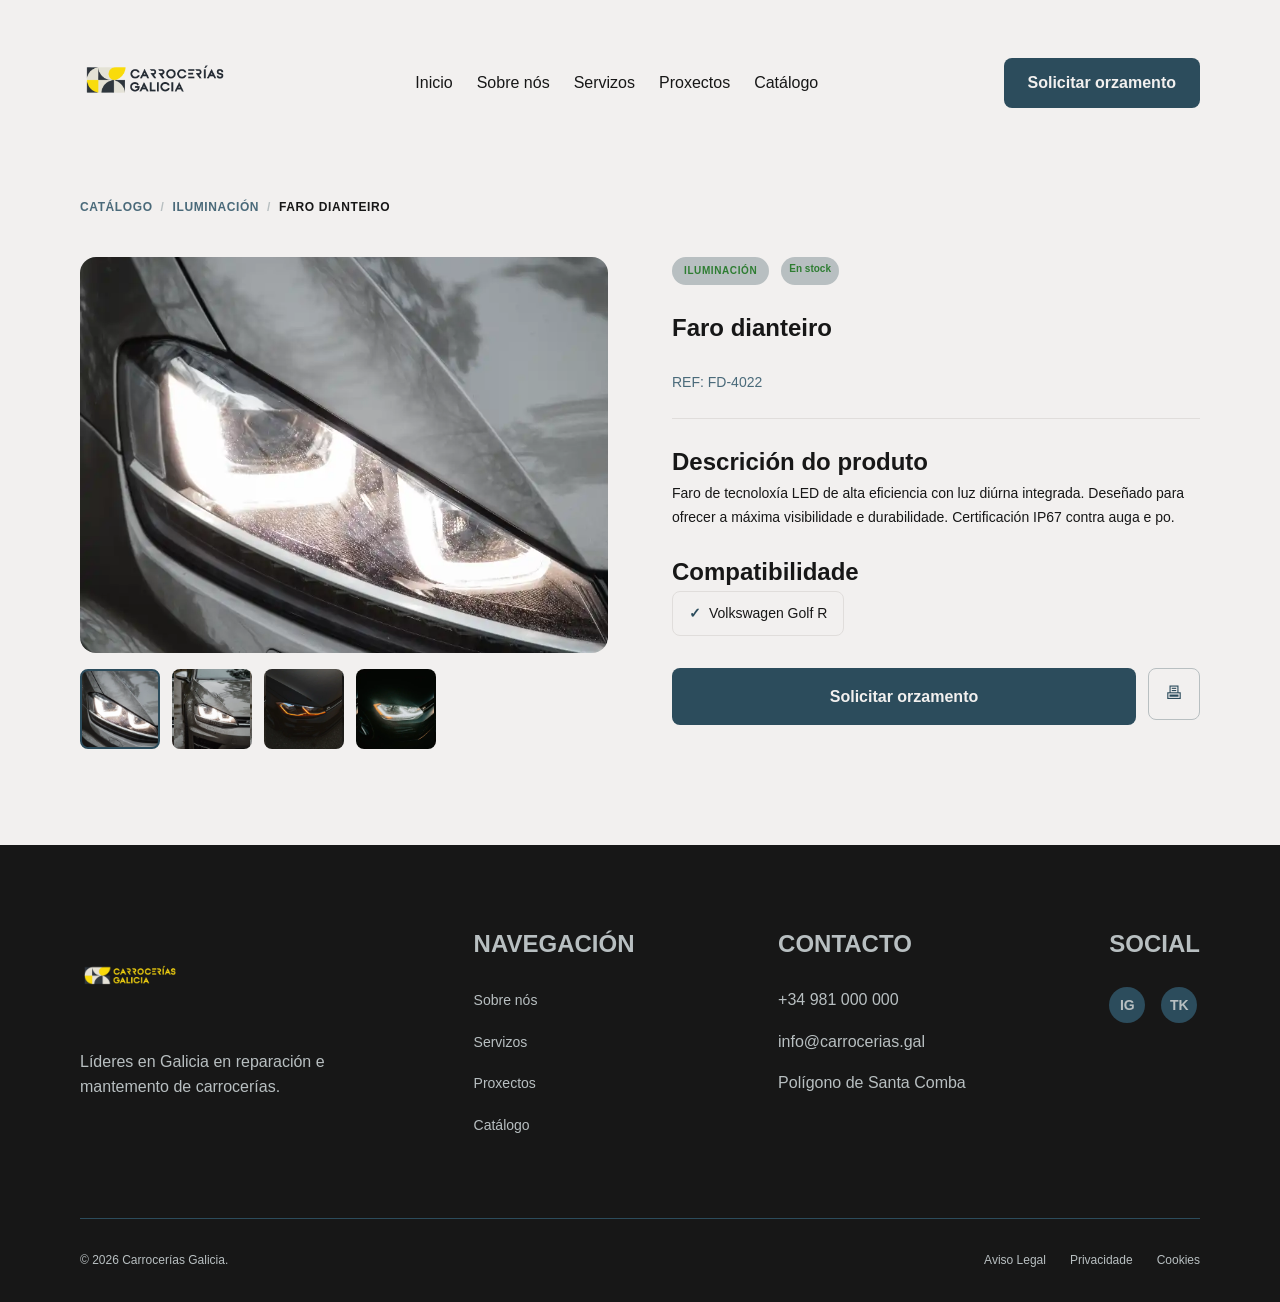
==== catalogo-detalle.html @ f5da1a93 "engadido atributo aria-label ao menú de navegación para accesibilidade" ====
<!DOCTYPE html>
<html lang="gl">

<head>
    <meta charset="UTF-8">
    <meta name="viewport" content="width=device-width, initial-scale=1.0">
    <title>Catálogo</title>
    <link rel="stylesheet" href="css/style.css">
</head>

<body>

    <header>
        <nav>
            <input type="checkbox" id="menu-toggle" class="menu-toggle" aria-label="Abrir menú de navegación">
            <label for="menu-toggle" class="menu-toggle-label">
                <span></span>
                <span></span>
                <span></span>
            </label>
            <a href="index.html" class="logo">
                <img src="img/01-logo.webp" alt="Carrocerías Galicia">
            </a>
            <ul>
                <li><a href="index.html">Inicio</a></li>
                <li><a href="sobre-nos.html">Sobre nós</a></li>
                <li><a href="servizos.html">Servizos</a></li>
                <li><a href="proxectos.html">Proxectos</a></li>
                <li><a href="catalogo.html">Catálogo</a></li>
            </ul>
            <a href="contacto.html" class="btn-primary">Solicitar orzamento</a>
        </nav>
    </header>

    <main>

        <section class="product-detail">
            <div class="product-detail-inner">

                <div class="breadcrumb">
                    <a href="catalogo.html">Catálogo</a>
                    <span class="separator">/</span>
                    <a href="catalogo.html">Iluminación</a>
                    <span class="separator">/</span>
                    <span class="current">Faro dianteiro</span>
                </div>

                <div class="product-detail-grid">

                    <div class="product-gallery">
                        <div class="product-main-image clickable-image"
                            style="background-image: url('img/22-catalogo.webp');" data-lightbox="img/22-catalogo.webp"
                            data-lightbox-caption="Faro dianteiro — Imaxe principal"></div>
                        <div class="product-thumbnails">
                            <div class="product-thumbnail active clickable-image"
                                style="background-image: url('img/22-catalogo.webp');"></div>
                            <div class="product-thumbnail clickable-image"
                                style="background-image: url('img/26-catalogo.webp');"
                                data-lightbox="img/26-catalogo.webp" data-lightbox-caption="Faro dianteiro — Vista 2">
                            </div>
                            <div class="product-thumbnail clickable-image"
                                style="background-image: url('img/27-catalogo.webp');"
                                data-lightbox="img/27-catalogo.webp" data-lightbox-caption="Faro dianteiro — Vista 3">
                            </div>
                            <div class="product-thumbnail clickable-image"
                                style="background-image: url('img/28-catalogo.webp');"
                                data-lightbox="img/28-catalogo.webp" data-lightbox-caption="Faro dianteiro — Vista 4">
                            </div>
                        </div>
                    </div>

                    <div class="product-detail-info">
                        <div class="product-detail-badges">
                            <span class="service-badge badge-reparacion">Iluminación</span>
                            <span class="badge-stock in-stock">En stock</span>
                        </div>

                        <h1>Faro dianteiro</h1>
                        <span class="ref-detail">REF: FD-4022</span>

                        <div class="divider"></div>

                        <div class="product-description">
                            <h2>Descrición do produto</h2>
                            <p>Faro de tecnoloxía LED de alta eficiencia con luz diúrna integrada.
                                Deseñado para ofrecer a máxima visibilidade e durabilidade.
                                Certificación IP67 contra auga e po.</p>
                        </div>

                        <div class="product-compatibility">
                            <h2>Compatibilidade</h2>
                            <div class="compatibility-tag">
                                <span class="check">✓</span>
                                <span>Volkswagen Golf R</span>
                            </div>
                        </div>

                        <div class="product-actions">
                            <a href="contacto.html" class="btn-primary-lg">Solicitar orzamento</a>
                            <button class="btn-icon" title="Imprimir">🖶</button>
                        </div>
                    </div>

                </div>

            </div>
        </section>

    </main>

    <footer>
        <div class="footer-container">
            <div class="footer-col">
                <img src="img/02-logo-amarelo.webp" alt="Carrocerías Galicia" class="footer-logo">
                <p>Líderes en Galicia en reparación
                    e mantemento de carrocerías.</p>
            </div>
            <div class="footer-col">
                <h2>NAVEGACIÓN</h2>
                <ul>
                    <li><a href="sobre-nos.html">Sobre nós</a></li>
                    <li><a href="servizos.html">Servizos</a></li>
                    <li><a href="proxectos.html">Proxectos</a></li>
                    <li><a href="catalogo.html">Catálogo</a></li>
                </ul>
            </div>
            <div class="footer-col">
                <h2>CONTACTO</h2>
                <ul>
                    <li>+34 981 000 000</li>
                    <li>info@carrocerias.gal</li>
                    <li>Polígono de Santa Comba</li>
                </ul>
            </div>
            <div class="footer-col">
                <h2>SOCIAL</h2>
                <div class="social-icons">
                    <a href="#" class="social-circle">IG</a>
                    <a href="#" class="social-circle">TK</a>
                </div>
            </div>
        </div>
        <div class="footer-bottom">
            <p>&copy; 2026 Carrocerías Galicia.</p>
            <div class="legal-links">
                <a href="termos-legais-aviso-legal.html">Aviso Legal</a>
                <a href="termos-legais-privacidade.html">Privacidade</a>
                <a href="termos-legais-cookies.html">Cookies</a>
            </div>
        </div>
    </footer>

    <div class="lightbox-overlay">
        <div class="lightbox-content">
            <button class="lightbox-close" aria-label="Pechar">&times;</button>
            <button class="lightbox-nav lightbox-prev" aria-label="Anterior">&#8249;</button>
            <button class="lightbox-nav lightbox-next" aria-label="Seguinte">&#8250;</button>
            <img src="data" alt=""> 
            <div class="lightbox-caption"></div>
            <div class="lightbox-counter"></div>
        </div>
    </div>

    <script src="js/script.js"></script>
</body>

</html>
---- css/style.css ----
/* RESET BÁSICO */
*,
*::before,
*::after {
  box-sizing: border-box;
  margin: 0;
  padding: 0;
}

.sr-only {
  position: absolute;
  width: 1px;
  height: 1px;
  padding: 0;
  margin: -1px;
  overflow: hidden;
  clip: rect(0, 0, 0, 0);
  white-space: nowrap;
  border: 0;
}

/* CONFIGURACIÓN XERAL DO CORPO */
body {
  font-family: 'Inter', sans-serif;
  line-height: 1.6;
  color: #171717;
  background-color: #f2f0ef;
  min-height: 100vh;
  display: flex;
  flex-direction: column;
  overflow-x: hidden;
}

.container {
  max-width: 1280px;
  width: 100%;
  margin: 0 auto;
}

.center-text {
  text-align: center;
  display: flex;
  flex-direction: column;
  align-items: center;
}

/* CABECEIRA E NAVEGACIÓN */
header {
  background-color: #F2F0EF;
  width: 100%;
}

nav {
  max-width: 1440px;
  margin: 0 auto;
  padding: 4px 80px;
  display: flex;
  justify-content: space-between;
  align-items: center;
  position: relative;
}

nav a {
  color: #171717;
  text-decoration: none;
}

nav ul {
  display: flex;
  gap: 1.5rem;
  list-style: none;
}

.logo img {
  height: 150px;
  width: auto;
}

.nav-links {
  display: flex;
  gap: 32px;
  list-style: none;
}

.nav-links a {
  color: #171717;
  text-decoration: none;
  font-size: 16px;
  font-weight: 500;
}

.nav-links a.active {
  font-weight: 700;
  border-bottom: 2px solid #171717;
  padding-bottom: 4px;
}

.nav-active {
  font-weight: 700;
  border-bottom: 2px solid #171717;
  padding-bottom: 4px;
}

.btn-primary {
  background: #2C4C5C;
  color: #F2F0EF;
  padding: 12px 24px;
  font-size: 16px;
  font-weight: 700;
  border-radius: 8px;
  text-decoration: none;
}

/* SECCIÓN HERO */
.hero {
    position: relative;
    width: 100%;
    height: 596px;
    background: linear-gradient(rgba(44, 76, 92, 0.8), rgba(44, 76, 92, 0.8)), url('../img/03-inicio.webp') center/cover no-repeat;
    background-color: #2C4C5C;
    display: flex;
    align-items: center;
    justify-content: center;
    padding: 0 80px;
}

.hero-container {
    max-width: 1280px;
    width: 100%;
    display: flex;
    flex-direction: column;
    gap: 24px;
}

.hero h1 {
    color: #F2F0EF;
    font-size: 40px;
    font-weight: 700;
    line-height: 1.2;
    max-width: 768px;
}

.hero p {
    color: #F2F0EF;
    font-size: 16px;
    font-weight: 700;
    line-height: 28px;
    max-width: 672px;
    margin-bottom: 36px;
}

.hero-buttons {
    display: flex;
    gap: 16px;
}

.btn-yellow {
    background: #F3E308;
    color: #2C4C5C;
    padding: 16px 32px;
    font-size: 20px;
    font-weight: 800;
    border-radius: 8px;
    text-decoration: none;
    box-shadow: 0px 4px 6px -4px rgba(0, 0, 0, 0.1);
}

.btn-outline {
    background: transparent;
    color: #F2F0EF;
    padding: 16px 32px;
    font-size: 20px;
    font-weight: 700;
    border: 2px solid #F2F0EF;
    border-radius: 8px;
    text-decoration: none;
}

/* SECCIÓN SERVIZOS */
.services {
    background: #F2F0EF;
    padding: 96px 80px;
    display: flex;
    flex-direction: column;
    align-items: center;
    gap: 64px;
}

.services h2 {
    font-size: 24px;
    font-weight: 700;
    color: #171717;
    margin-bottom: 16px;
}

.services .subtitle {
    font-size: 16px;
    font-weight: 500;
    color: #171717;
    line-height: 28px;
    max-width: 672px;
}

.services-grid {
    display: flex;
    gap: 32px;
    justify-content: center;
}

.service-card {
    background: #F2F0EF;
    border: 1px solid #B8BFC1;
    border-radius: 16px;
    padding: 40px;
    width: 100%;
    max-width: 389px;
    display: flex;
    flex-direction: column;
    gap: 24px;
}

.icon-box {
    width: 64px;
    height: 64px;
    background: rgba(44, 76, 92, 0.1);
    border-radius: 12px;
    display: flex;
    align-items: center;
    justify-content: center;
}

.service-card h3 {
    font-size: 20px;
    font-weight: 600;
    color: #171717;
}

.service-card p {
    font-size: 16px;
    font-weight: 500;
    line-height: 24px;
    color: #171717;
    flex-grow: 1;
}

.link-more {
    color: #2C4C5C;
    font-size: 14px;
    font-weight: 700;
    text-decoration: none;
    display: flex;
    align-items: center;
    gap: 8px;
}

/* SECCIÓN CATÁLOGO */
.catalog {
    background: #F2F0EF;
    padding: 96px 80px;
    display: flex;
    flex-direction: column;
    align-items: center;
    gap: 64px;
}

.catalog-top {
    display: flex;
    justify-content: space-between;
    align-items: flex-end;
}

.catalog-header h2 {
    font-size: 24px;
    font-weight: 700;
    color: #171717;
    margin-bottom: 16px;
}

.catalog-header p {
    font-size: 16px;
    font-weight: 500;
    line-height: 28px;
    color: #171717;
    max-width: 576px;
}

.btn-dark {
    background: #2C4C5C;
    color: #F2F0EF;
    padding: 12px 32px;
    font-size: 20px;
    font-weight: 700;
    border-radius: 8px;
    text-decoration: none;
    box-shadow: 0px 4px 6px -1px rgba(0, 0, 0, 0.1);
}

.catalog-grid {
    display: flex;
    gap: 32px;
    justify-content: center;
}

.product-card {
    background: #F2F0EF;
    border: 1px solid #B8BFC1;
    border-radius: 16px;
    width: 284px;
    display: flex;
    flex-direction: column;
    overflow: hidden;
    box-shadow: 0px 2px 4px -1px rgba(0, 0, 0, 0.06);
}

.product-image {
    height: 200px;
    background-color: #B8BFC1;
    background-position: center;
    background-size: cover;
    position: relative;
}

.badge {
    position: absolute;
    top: 12px;
    right: 12px;
    padding: 4px 8px;
    border-radius: 9999px;
    font-size: 12px;
    font-weight: 700;
    color: #F2F0EF;
}

.badge-green { background: #2E7D32; }
.badge-red { background: #C62828; }

.product-info {
    padding: 24px;
    display: flex;
    flex-direction: column;
    gap: 8px;
}

.category {
    font-size: 12px;
    font-weight: 700;
    color: #4A6A7A;
    text-transform: uppercase;
    letter-spacing: 0.6px;
}

.product-info h4 {
    font-size: 16px;
    font-weight: 400;
    line-height: 28px;
    color: #171717;
}

.ref {
    font-size: 12px;
    font-weight: 400;
    color: #4A6A7A;
}

/* PÉ DE PÁXINA */
footer {
    background-color: #171717;
    color: #B8BFC1;
    padding: 80px 80px 32px;
    display: flex;
    flex-direction: column;
    align-items: center;
}

.footer-container {
    max-width: 1280px;
    width: 100%;
    display: flex;
    justify-content: space-between;
    gap: 32px;
    margin-bottom: 80px;
    flex-wrap: wrap;
}

.footer-col {
    display: flex;
    flex-direction: column;
    gap: 24px;
    max-width: 250px;
}

.footer-logo {
    height: 100px;
    width: auto;
    object-fit: contain;
    align-self: flex-start;
}

.footer-col h4 {
    color: #F2F0EF;
    font-size: 14px;
    font-weight: 700;
    letter-spacing: 1px;
}

.footer-col ul {
    list-style: none;
    display: flex;
    flex-direction: column;
    gap: 16px;
}

.footer-col a, .footer-col span {
    color: #B8BFC1;
    text-decoration: none;
    font-size: 14px;
}

.social-icons {
    display: flex;
    gap: 16px;
}

.social-circle {
    width: 36px;
    height: 36px;
    background: #2C4C5C;
    color: #F2F0EF;
    border-radius: 50%;
    display: flex;
    align-items: center;
    justify-content: center;
    text-decoration: none;
    font-size: 12px;
    font-weight: bold;
}

.footer-bottom {
    max-width: 1280px;
    width: 100%;
    display: flex;
    justify-content: space-between;
    align-items: center;
    padding-top: 32px;
    border-top: 1px solid #2C4C5C;
    font-size: 12px;
}

.legal-links {
    display: flex;
    gap: 24px;
}

.legal-links a {
    color: #B8BFC1;
    text-decoration: none;
}

/* ENCABEZAMENTO DE PÁXINA */
.page-header {
    background: #F2F0EF;
    padding: 64px 80px 48px;
    text-align: center;
}

.page-header h1 {
    font-size: 32px;
    font-weight: 700;
    color: #171717;
    margin-bottom: 16px;
}

.page-header p {
    font-size: 16px;
    font-weight: 500;
    color: #171717;
    line-height: 28px;
    max-width: 672px;
    margin: 0 auto;
}

/* SOBRE NÓS */
.about-story {
    background: #F2F0EF;
    padding: 96px 80px;
}

.about-story-grid {
    max-width: 1280px;
    width: 100%;
    margin: 0 auto;
    display: grid;
    grid-template-columns: 1fr 1fr;
    gap: 64px;
    align-items: center;
}

.about-story-content h2 {
    font-size: 24px;
    font-weight: 700;
    color: #171717;
    margin-bottom: 24px;
}

.about-story-content p {
    font-size: 16px;
    font-weight: 500;
    line-height: 28px;
    color: #171717;
    margin-bottom: 20px;
}

.about-story-image {
    width: 100%;
    height: 400px;
    border-radius: 16px;
    background-color: #B8BFC1;
    background-size: cover;
    background-position: center;
}

.stats-row {
    display: flex;
    gap: 24px;
    margin-top: 40px;
}

.stat-card {
    background: #F2F0EF;
    border: 1px solid #B8BFC1;
    border-radius: 16px;
    padding: 32px 48px;
    text-align: center;
    flex: 1;
}

.stat-card .number {
    font-size: 40px;
    font-weight: 700;
    color: #2C4C5C;
    display: block;
    margin-bottom: 8px;
}

.stat-card .label {
    font-size: 12px;
    font-weight: 700;
    color: #4A6A7A;
    text-transform: uppercase;
    letter-spacing: 1px;
}

/* EQUIPO */
.team-section {
    background: #F2F0EF;
    padding: 96px 80px;
    text-align: center;
}

.team-section h2 {
    font-size: 24px;
    font-weight: 700;
    color: #171717;
    margin-bottom: 16px;
}

.team-section > p {
    font-size: 16px;
    font-weight: 500;
    color: #171717;
    line-height: 28px;
    max-width: 672px;
    margin: 0 auto 64px;
}

.team-grid {
    max-width: 1280px;
    width: 100%;
    margin: 0 auto;
    display: grid;
    grid-template-columns: repeat(4, 1fr);
    gap: 32px;
}

.team-member {
    text-align: center;
}

.team-member-image {
    width: 100%;
    aspect-ratio: 1;
    border-radius: 16px;
    background-color: #B8BFC1;
    background-size: cover;
    background-position: center;
    margin-bottom: 16px;
}

.team-member h4 {
    font-size: 16px;
    font-weight: 600;
    color: #171717;
    margin-bottom: 8px;
}

.team-member .role {
    font-size: 12px;
    font-weight: 700;
    color: #4A6A7A;
    text-transform: uppercase;
    letter-spacing: 0.6px;
}

/* SERVIZOS DETALLADA */
.service-detail {
    background: #F2F0EF;
    padding: 96px 80px;
}

.service-detail-row {
    max-width: 1280px;
    width: 100%;
    margin: 0 auto 96px;
    display: grid;
    grid-template-columns: 1fr 1fr;
    gap: 64px;
    align-items: center;
}

.service-detail-row.reverse {
    direction: rtl;
}

.service-detail-row.reverse > * {
    direction: ltr;
}

.service-detail-content {
    display: flex;
    flex-direction: column;
    gap: 16px;
}

.service-badge {
    display: inline-block;
    padding: 6px 12px;
    border-radius: 9999px;
    font-size: 10px;
    font-weight: 700;
    text-transform: uppercase;
    letter-spacing: 0.6px;
    width: fit-content;
}

.badge-reparacion { background: #B8BFC1; color: #2E7D32; }
.badge-especialidade { background: #B8BFC1; color: #2E7D32; }
.badge-comercial { background: #B8BFC1; color: #2E7D32; }

.service-detail-content h3 {
    font-size: 24px;
    font-weight: 700;
    color: #171717;
}

.service-detail-content > p {
    font-size: 16px;
    font-weight: 500;
    line-height: 28px;
    color: #171717;
}

.service-detail-image {
    width: 100%;
    height: 350px;
    border-radius: 16px;
    background-color: #B8BFC1;
    background-size: cover;
    background-position: center;
}

.check-list {
    list-style: none;
    display: flex;
    flex-direction: column;
    gap: 12px;
    margin-top: 8px;
}

.check-list li {
    display: flex;
    align-items: center;
    gap: 12px;
    font-size: 14px;
    font-weight: 500;
    color: #171717;
}

.check-list li::before {
    content: "✓";
    display: inline-flex;
    align-items: center;
    justify-content: center;
    width: 24px;
    height: 24px;
    background: #2E7D32;
    color: #F2F0EF;
    border-radius: 50%;
    font-size: 12px;
    font-weight: 700;
    flex-shrink: 0;
}

.price-table {
    width: 100%;
    margin-top: 16px;
    border: 1px solid #E0DDDB;
    border-radius: 12px;
    overflow: hidden;
}

.price-table-header {
    font-size: 14px;
    font-weight: 700;
    color: #171717;
    padding: 16px 24px;
    border-bottom: 1px solid #E0DDDB;
}

.price-table-row {
    display: flex;
    justify-content: space-between;
    padding: 16px 24px;
    border-bottom: 1px solid #E0DDDB;
    font-size: 14px;
    font-weight: 500;
    color: #171717;
}

.price-table-row:last-child {
    border-bottom: none;
}

.price-table-row .price {
    font-weight: 700;
    color: #2C4C5C;
}

.tag-group {
    display: flex;
    gap: 12px;
    margin-top: 16px;
    flex-wrap: wrap;
}

.tag {
    padding: 8px 16px;
    border: 1px solid #B8BFC1;
    border-radius: 9999px;
    font-size: 12px;
    font-weight: 700;
    text-transform: uppercase;
    letter-spacing: 0.6px;
    color: #171717;
    background: transparent;
}

/* FAQ  */
.faq-section {
    background: #F2F0EF;
    padding: 96px 80px;
    text-align: center;
}

.faq-section h2 {
    font-size: 24px;
    font-weight: 700;
    color: #171717;
    margin-bottom: 16px;
}

.faq-section > p {
    font-size: 16px;
    font-weight: 500;
    color: #171717;
    line-height: 28px;
    max-width: 672px;
    margin: 0 auto 64px;
}

.faq-list {
    max-width: 800px;
    width: 100%;
    margin: 0 auto;
    display: flex;
    flex-direction: column;
    gap: 16px;
}

.faq-item {
    background: #F2F0EF;
    border: 1px solid #B8BFC1;
    border-radius: 12px;
    overflow: hidden;
}

.faq-question {
    width: 100%;
    display: flex;
    justify-content: space-between;
    align-items: center;
    padding: 24px;
    background: transparent;
    border: none;
    cursor: pointer;
    font-family: 'Inter', sans-serif;
    font-size: 16px;
    font-weight: 600;
    color: #171717;
    text-align: left;
}

.faq-question .icon {
    font-size: 24px;
    color: #2C4C5C;
    flex-shrink: 0;
    margin-left: 16px;
}

.faq-answer {
    max-height: 0;
    overflow: hidden;
    padding: 0 24px;
    font-size: 14px;
    font-weight: 500;
    line-height: 24px;
    color: #171717;
    text-align: left;
    transition: max-height 0.3s ease, padding 0.3s ease;
}

.faq-item.open .faq-answer {
    max-height: 500px;
    padding: 0 24px 24px;
}

/* GALERÍA E FILTROS */
.projects-filters {
    display: flex;
    gap: 12px;
    justify-content: center;
    flex-wrap: wrap;
    margin-top: 32px;
    margin-bottom: 64px;
}

.filter-btn {
    padding: 10px 24px;
    border: 1px solid #B8BFC1;
    border-radius: 9999px;
    font-size: 14px;
    font-weight: 600;
    color: #171717;
    background: transparent;
    cursor: pointer;
    font-family: 'Inter', sans-serif;
}

.filter-btn.active {
    background: #2C4C5C;
    color: #F2F0EF;
    border-color: #2C4C5C;
}

.filter-btn:hover:not(.active) {
    border-color: #2C4C5C;
}

.projects-grid {
    max-width: 1280px;
    width: 100%;
    margin: 0 auto;
    display: grid;
    grid-template-columns: repeat(3, 1fr);
    gap: 32px;
}

.project-card {
    display: flex;
    flex-direction: column;
}

.project-card-image {
    width: 100%;
    aspect-ratio: 4/3;
    border-radius: 16px;
    background-color: #B8BFC1;
    background-size: cover;
    background-position: center;
    margin-bottom: 16px;
}

.project-card h4 {
    font-size: 16px;
    font-weight: 600;
    color: #171717;
    margin-bottom: 8px;
}

.project-card .meta {
    display: flex;
    align-items: center;
    gap: 8px;
    font-size: 12px;
    font-weight: 700;
    color: #4A6A7A;
    text-transform: uppercase;
    letter-spacing: 0.6px;
}

.project-card .meta .dot {
    width: 4px;
    height: 4px;
    background: #4A6A7A;
    border-radius: 50%;
}

.btn-load-more {
    display: block;
    margin: 64px auto 0;
    padding: 16px 40px;
    background: transparent;
    color: #2C4C5C;
    font-size: 16px;
    font-weight: 700;
    border: 2px solid #2C4C5C;
    border-radius: 8px;
    cursor: pointer;
    font-family: 'Inter', sans-serif;
    transition: all 0.2s ease;
}

/* TESTEMUÑOS */
.testimonials-section {
    background: #F2F0EF;
    padding: 96px 80px;
    text-align: center;
}

.testimonials-section h2 {
    font-size: 24px;
    font-weight: 700;
    color: #171717;
    margin-bottom: 64px;
}

.testimonials-grid {
    max-width: 1280px;
    width: 100%;
    margin: 0 auto;
    display: grid;
    grid-template-columns: repeat(3, 1fr);
    gap: 32px;
}

.testimonial-card {
    background: #F2F0EF;
    border: 1px solid #B8BFC1;
    border-radius: 16px;
    padding: 40px;
    text-align: left;
    display: flex;
    flex-direction: column;
    gap: 24px;
}

.testimonial-stars {
    color: #F3E308;
    font-size: 18px;
    letter-spacing: 2px;
}

.testimonial-card blockquote {
    font-size: 14px;
    font-weight: 500;
    line-height: 24px;
    color: #171717;
    font-family: 'Inter', sans-serif;
    flex-grow: 1;
}

.testimonial-author {
    display: flex;
    align-items: center;
    gap: 16px;
}

.testimonial-avatar {
    width: 40px;
    height: 40px;
    border-radius: 50%;
    background: #2C4C5C;
    color: #F2F0EF;
    display: flex;
    align-items: center;
    justify-content: center;
    font-size: 12px;
    font-weight: 700;
    flex-shrink: 0;
}

.testimonial-author-info .name {
    font-size: 14px;
    font-weight: 600;
    color: #171717;
    display: block;
}

.testimonial-author-info .role {
    font-size: 12px;
    font-weight: 700;
    color: #4A6A7A;
    text-transform: uppercase;
    letter-spacing: 0.6px;
}

.btn-load-more:hover {
    background: #2C4C5C;
    color: #F2F0EF;
}

/* LAYOUT E SIDEBAR */
.catalog-layout {
    background: #F2F0EF;
    padding: 48px 80px 96px;
}

.catalog-layout-inner {
    max-width: 1280px;
    width: 100%;
    margin: 0 auto;
    display: grid;
    grid-template-columns: 240px 1fr;
    gap: 48px;
}

.catalog-sidebar {
    display: flex;
    flex-direction: column;
    gap: 40px;
}

.sidebar-group h4 {
    font-size: 12px;
    font-weight: 700;
    color: #4A6A7A;
    text-transform: uppercase;
    letter-spacing: 1px;
    margin-bottom: 16px;
    padding-bottom: 16px;
    border-bottom: 1px solid #E0DDDB;
}

.sidebar-option {
    display: flex;
    align-items: center;
    gap: 12px;
    padding: 8px 0;
    font-size: 14px;
    font-weight: 500;
    color: #171717;
    cursor: pointer;
}

.sidebar-checkbox {
    width: 18px;
    height: 18px;
    border: 2px solid #B8BFC1;
    border-radius: 4px;
    display: flex;
    align-items: center;
    justify-content: center;
    flex-shrink: 0;
}

.sidebar-checkbox.checked {
    background: #2C4C5C;
    border-color: #2C4C5C;
}

.sidebar-checkbox.checked::after {
    content: "✓";
    color: #F2F0EF;
    font-size: 12px;
    font-weight: 700;
}

.sidebar-radio {
    width: 18px;
    height: 18px;
    border: 2px solid #B8BFC1;
    border-radius: 50%;
    display: flex;
    align-items: center;
    justify-content: center;
    flex-shrink: 0;
}

.sidebar-radio.checked {
    border-color: #2C4C5C;
}

.sidebar-radio.checked::after {
    content: "";
    width: 10px;
    height: 10px;
    background: #2C4C5C;
    border-radius: 50%;
}

.catalog-toolbar {
    display: flex;
    justify-content: space-between;
    align-items: center;
    gap: 24px;
    margin-bottom: 32px;
}

.search-bar {
    display: flex;
    align-items: center;
    gap: 12px;
    background: #F2F0EF;
    border: 1px solid #B8BFC1;
    border-radius: 8px;
    padding: 12px 16px;
    flex: 1;
    max-width: 400px;
}

.search-bar .search-icon {
    color: #4A6A7A;
    font-size: 16px;
}

.search-bar input {
    border: none;
    background: transparent;
    font-family: 'Inter', sans-serif;
    font-size: 14px;
    font-weight: 500;
    color: #171717;
    outline: none;
    width: 100%;
}

.search-bar input::placeholder {
    color: #4A6A7A;
}

.sort-group {
    display: flex;
    align-items: center;
    gap: 12px;
}

.sort-group label {
    font-size: 12px;
    font-weight: 700;
    color: #4A6A7A;
    text-transform: uppercase;
    letter-spacing: 0.6px;
}

.sort-select {
    padding: 10px 16px;
    border: 1px solid #B8BFC1;
    border-radius: 8px;
    font-family: 'Inter', sans-serif;
    font-size: 14px;
    font-weight: 600;
    color: #171717;
    background: #F2F0EF;
    cursor: pointer;
    appearance: auto;
}

.catalog-products-grid {
    display: grid;
    grid-template-columns: repeat(3, 1fr);
    gap: 24px;
}

.catalog-product-card {
    background: #F2F0EF;
    border: 1px solid #B8BFC1;
    border-radius: 16px;
    overflow: hidden;
    display: flex;
    flex-direction: column;
    transition: box-shadow 0.2s ease;
}

.catalog-product-image {
    height: 220px;
    background-color: #B8BFC1;
    background-size: cover;
    background-position: center;
    position: relative;
}

.catalog-product-info {
    padding: 24px;
    display: flex;
    flex-direction: column;
    gap: 8px;
    flex-grow: 1;
}

.catalog-product-info .top-row {
    display: flex;
    justify-content: space-between;
    align-items: center;
}

.catalog-product-info .category {
    font-size: 12px;
    font-weight: 700;
    color: #4A6A7A;
    text-transform: uppercase;
    letter-spacing: 0.6px;
}

.badge-stock {
    padding: 4px 8px;
    border-radius: 9999px;
    font-size: 10px;
    font-weight: 700;
}

.badge-stock.in-stock { background: #B8BFC1; color: #2E7D32; }
.badge-stock.low-stock { background: #B8BFC1; color: #E65100; }
.badge-stock.out-of-stock { background: #B8BFC1; color: #D32F2F; }

.catalog-product-info h4 {
    font-size: 16px;
    font-weight: 600;
    color: #171717;
}

.catalog-product-info .ref {
    font-size: 12px;
    font-weight: 400;
    color: #4A6A7A;
}

.catalog-product-footer {
    display: flex;
    justify-content: flex-end;
    padding: 0 24px 24px;
    margin-top: auto;
}

.arrow-link {
    width: 36px;
    height: 36px;
    border: 1px solid #B8BFC1;
    border-radius: 50%;
    display: flex;
    align-items: center;
    justify-content: center;
    color: #2C4C5C;
    text-decoration: none;
    font-size: 16px;
    transition: all 0.2s ease;
}

.arrow-link:hover {
    background: #2C4C5C;
    color: #F2F0EF;
    border-color: #2C4C5C;
}


/* FICHA DE PRODUCTO */
.product-detail {
    background: #F2F0EF;
    padding: 32px 80px 96px;
}

.product-detail-inner {
    max-width: 1280px;
    width: 100%;
    margin: 0 auto;
}

.breadcrumb {
    display: flex;
    align-items: center;
    gap: 8px;
    font-size: 12px;
    font-weight: 700;
    text-transform: uppercase;
    letter-spacing: 0.6px;
    margin-bottom: 40px;
}

.breadcrumb a {
    color: #4A6A7A;
    text-decoration: none;
}

.breadcrumb .separator {
    color: #B8BFC1;
}

.breadcrumb .current {
    color: #171717;
}

.product-detail-grid {
    display: grid;
    grid-template-columns: 1fr 1fr;
    gap: 64px;
    align-items: start;
}

.product-gallery {
    display: flex;
    flex-direction: column;
    gap: 16px;
}

.product-main-image {
    width: 100%;
    aspect-ratio: 4/3;
    border-radius: 16px;
    background-color: #B8BFC1;
    background-size: cover;
    background-position: center;
}

.product-thumbnails {
    display: flex;
    gap: 12px;
}

.product-thumbnail {
    width: 80px;
    height: 80px;
    border-radius: 8px;
    background-color: #B8BFC1;
    background-size: cover;
    background-position: center;
    cursor: pointer;
    border: 2px solid transparent;
    transition: border-color 0.2s ease;
}

.product-thumbnail.active {
    border-color: #2C4C5C;
}

.product-detail-info {
    display: flex;
    flex-direction: column;
    gap: 24px;
}

.product-detail-badges {
    display: flex;
    gap: 12px;
}

.product-detail-info h2 {
    font-size: 24px;
    font-weight: 700;
    color: #171717;
}

.product-detail-info .ref-detail {
    font-size: 14px;
    font-weight: 500;
    color: #4A6A7A;
}

.product-detail-info .divider {
    width: 100%;
    height: 1px;
    background: #E0DDDB;
}

.product-description h4 {
    font-size: 14px;
    font-weight: 700;
    color: #4A6A7A;
    text-transform: uppercase;
    letter-spacing: 0.6px;
    margin-bottom: 12px;
}

.product-description p {
    font-size: 14px;
    font-weight: 500;
    line-height: 24px;
    color: #171717;
}

.product-compatibility h4 {
    font-size: 14px;
    font-weight: 700;
    color: #4A6A7A;
    text-transform: uppercase;
    letter-spacing: 0.6px;
    margin-bottom: 12px;
}

.compatibility-tag {
    display: inline-flex;
    align-items: center;
    gap: 8px;
    padding: 10px 16px;
    border: 1px solid #E0DDDB;
    border-radius: 8px;
    font-size: 14px;
    font-weight: 500;
    color: #171717;
}

.compatibility-tag .check {
    color: #2C4C5C;
    font-weight: 700;
}

.product-actions {
    display: flex;
    gap: 12px;
    margin-top: 8px;
}

.btn-primary-lg {
    flex: 1;
    padding: 16px 32px;
    background: #2C4C5C;
    color: #F2F0EF;
    font-size: 16px;
    font-weight: 700;
    border: none;
    border-radius: 8px;
    cursor: pointer;
    font-family: 'Inter', sans-serif;
    text-align: center;
    text-decoration: none;
}

.btn-icon {
    width: 52px;
    height: 52px;
    border: 1px solid #B8BFC1;
    border-radius: 8px;
    display: flex;
    align-items: center;
    justify-content: center;
    color: #2C4C5C;
    background: transparent;
    cursor: pointer;
    font-size: 18px;
    text-decoration: none;
    flex-shrink: 0;
}

/* CONTACTO */
.contact-layout {
    background: #F2F0EF;
    padding: 64px 80px 96px;
}

.contact-layout-inner {
    max-width: 1280px;
    width: 100%;
    margin: 0 auto;
    display: grid;
    grid-template-columns: 1fr 1fr;
    gap: 64px;
}

.contact-info {
    display: flex;
    flex-direction: column;
    gap: 32px;
}

.contact-info h2 {
    font-size: 24px;
    font-weight: 700;
    color: #171717;
}

.contact-info > p {
    font-size: 16px;
    font-weight: 500;
    line-height: 28px;
    color: #171717;
}

.contact-details {
    display: flex;
    flex-direction: column;
    gap: 24px;
}

.contact-detail-item {
    display: flex;
    align-items: flex-start;
    gap: 16px;
}

.contact-detail-icon {
    width: 48px;
    height: 48px;
    background: #F2F0EF;
    border: 1px solid #B8BFC1;
    border-radius: 12px;
    display: flex;
    align-items: center;
    justify-content: center;
    flex-shrink: 0;
    font-size: 18px;
    color: #2C4C5C;
}

.contact-detail-text h4 {
    font-size: 12px;
    font-weight: 700;
    color: #4A6A7A;
    text-transform: uppercase;
    letter-spacing: 1px;
    margin-bottom: 4px;
}

.contact-detail-text p {
    font-size: 14px;
    font-weight: 500;
    color: #171717;
    line-height: 24px;
}

.contact-divider {
    width: 100%;
    height: 1px;
    background: #E0DDDB;
}

.contact-social h4 {
    font-size: 12px;
    font-weight: 700;
    color: #4A6A7A;
    text-transform: uppercase;
    letter-spacing: 1px;
    margin-bottom: 16px;
}

.contact-social-icons {
    display: flex;
    gap: 12px;
}

.contact-form-card {
    background: #F2F0EF;
    border: 1px solid #B8BFC1;
    border-radius: 16px;
    padding: 40px;
}

.contact-form-card h3 {
    font-size: 20px;
    font-weight: 700;
    color: #171717;
    margin-bottom: 32px;
}

.form-group {
    display: flex;
    flex-direction: column;
    gap: 8px;
    margin-bottom: 24px;
}

.form-group label {
    font-size: 12px;
    font-weight: 700;
    color: #171717;
    text-transform: uppercase;
    letter-spacing: 0.6px;
}

.form-group input,
.form-group select,
.form-group textarea {
    padding: 14px 16px;
    border: 1px solid #B8BFC1;
    border-radius: 8px;
    font-family: 'Inter', sans-serif;
    font-size: 14px;
    font-weight: 500;
    color: #171717;
    background: #F2F0EF;
    outline: none;
    transition: border-color 0.2s ease;
}

.form-group input:focus,
.form-group select:focus,
.form-group textarea:focus {
    border-color: #2C4C5C;
}

.form-group textarea {
    min-height: 120px;
    resize: vertical;
}

.form-group select {
    appearance: auto;
    cursor: pointer;
}

.form-checkbox {
    display: flex;
    align-items: center;
    gap: 12px;
    margin-bottom: 24px;
}

.form-checkbox input[type="checkbox"] {
    width: 18px;
    height: 18px;
    accent-color: #2C4C5C;
    cursor: pointer;
}

.form-checkbox label {
    font-size: 12px;
    font-weight: 500;
    color: #171717;
    cursor: pointer;
}

.form-checkbox label a {
    color: #2C4C5C;
    text-decoration: underline;
}

.btn-submit {
    width: 100%;
    padding: 16px 32px;
    background: #2C4C5C;
    color: #F2F0EF;
    font-size: 16px;
    font-weight: 700;
    border: none;
    border-radius: 8px;
    cursor: pointer;
    font-family: 'Inter', sans-serif;
    transition: background 0.2s ease;
}

.map-section {
    background: #F2F0EF;
    padding: 0 80px 96px;
}

.map-container {
    max-width: 1280px;
    width: 100%;
    margin: 0 auto;
    border-radius: 16px;
    overflow: hidden;
    border: 1px solid #B8BFC1;
    position: relative;
}

.map-placeholder {
    width: 100%;
    background: #E8E6E3;
    display: flex;
    flex-direction: column;
    gap: 8px;
    padding: 0;
}

.map-placeholder iframe {
    width: 100%;
    height: 350px;
    border: none;
    display: block;
}

.map-placeholder small {
    padding: 8px 16px;
}

.map-link {
    display: inline-flex;
    align-items: center;
    gap: 6px;
    padding: 8px 12px;
    background: #F2F0EF;
    border: 1px solid #B8BFC1;
    border-radius: 6px;
    font-size: 12px;
    font-weight: 600;
    color: #2C4C5C;
    text-decoration: none;
}

.map-link:hover {
    background: #B8BFC1;
}

/* PÁXINAS LEGAIS */
.legal-content {
    background: #F2F0EF;
    padding: 64px 80px 96px;
}

.legal-content-inner {
    max-width: 800px;
    width: 100%;
    margin: 0 auto;
}

.legal-content h2 {
    font-size: 20px;
    font-weight: 700;
    color: #171717;
    margin-top: 32px;
    margin-bottom: 16px;
}

.legal-content h3 {
    font-size: 16px;
    font-weight: 700;
    color: #171717;
    margin-top: 24px;
    margin-bottom: 12px;
}

.legal-content p {
    font-size: 14px;
    font-weight: 500;
    line-height: 24px;
    color: #171717;
    margin-bottom: 16px;
}

.legal-content ul {
    margin-left: 24px;
    margin-bottom: 16px;
}

.legal-content li {
    font-size: 14px;
    font-weight: 500;
    line-height: 24px;
    color: #171717;
    margin-bottom: 8px;
}

/* ADAPTACIÓN RESPONSIVE */

/* --- Estilos base do hamburguesa (oculto en escritorio) --- */
.menu-toggle {
  position: absolute;
  opacity: 0;
  width: 0;
  height: 0;
  pointer-events: none;
}

.menu-toggle-label {
  display: none;
  flex-direction: column;
  justify-content: center;
  gap: 5px;
  width: 32px;
  height: 32px;
  cursor: pointer;
  z-index: 10;
}

.menu-toggle-label span {
  display: block;
  width: 100%;
  height: 3px;
  background: #171717;
  border-radius: 2px;
  transition: transform 0.3s ease, opacity 0.3s ease;
  transform-origin: center;
}

/* Animación hamburguesa → X */
.menu-toggle:checked ~ .menu-toggle-label span:nth-child(1) {
  transform: translateY(8px) rotate(45deg);
}

.menu-toggle:checked ~ .menu-toggle-label span:nth-child(2) {
  opacity: 0;
}

.menu-toggle:checked ~ .menu-toggle-label span:nth-child(3) {
  transform: translateY(-8px) rotate(-45deg);
}

/* --- TABLETA (max-width: 768px) --- */
@media (max-width: 768px) {

  /* Navegación */
  nav {
    flex-wrap: wrap;
    justify-content: space-between;
    align-items: center;
    padding: 12px 24px;
    gap: 0;
  }

  .menu-toggle-label {
    display: flex;
    order: 2;
  }

  .logo {
    order: 1;
  }

  .logo img {
    height: 80px;
  }

  nav ul {
    order: 3;
    width: 100%;
    max-height: 0;
    overflow: hidden;
    transition: max-height 0.4s ease;
    flex-direction: column;
    align-items: center;
    gap: 0;
    padding: 0;
  }

  .menu-toggle:checked ~ ul {
    max-height: 500px;
    padding: 16px 0;
    gap: 12px;
  }

  .menu-toggle:checked ~ .btn-primary {
    display: inline-block;
    margin-top: 8px;
  }

  nav > .btn-primary {
    display: none;
    order: 4;
    width: 100%;
    text-align: center;
  }

  .nav-links {
    gap: 16px;
  }

  .nav-links a {
    font-size: 15px;
  }

  /* Hero */
  .hero {
    height: auto;
    min-height: 420px;
    padding: 48px 32px;
  }

  .hero h1 {
    font-size: 28px;
    max-width: 100%;
  }

  .hero p {
    font-size: 14px;
    max-width: 100%;
    margin-bottom: 24px;
  }

  .hero-buttons {
    flex-direction: column;
    gap: 12px;
    width: 100%;
  }

  .btn-yellow,
  .btn-outline {
    font-size: 16px;
    padding: 14px 24px;
    text-align: center;
  }

  /* Seccións xerais */
  .services,
  .catalog,
  .team-section,
  .faq-section,
  .testimonials-section {
    padding: 48px 32px;
  }

  .about-story,
  .service-detail {
    padding: 48px 32px;
  }

  .page-header {
    padding: 40px 32px 32px;
  }

  .catalog-layout {
    padding: 24px 32px 48px;
  }

  .product-detail {
    padding: 24px 32px 48px;
  }

  .legal-content {
    padding: 32px 32px 48px;
  }

  /* Services grid */
  .services-grid {
    flex-direction: column;
    align-items: center;
  }

  .service-card {
    max-width: 100%;
  }

  /* Catalog grid en index */
  .catalog-grid {
    flex-wrap: wrap;
    justify-content: center;
  }

  .product-card {
    width: 100%;
    max-width: 380px;
  }

  .catalog-top {
    flex-direction: column;
    align-items: flex-start;
    gap: 16px;
  }

  /* Team grid */
  .team-grid {
    grid-template-columns: repeat(2, 1fr);
    gap: 24px;
  }

  /* Projects grid */
  .projects-grid {
    grid-template-columns: repeat(2, 1fr);
    gap: 24px;
  }

  /* Testimonials grid */
  .testimonials-grid {
    grid-template-columns: 1fr;
    gap: 24px;
  }

  /* About story */
  .about-story-grid {
    grid-template-columns: 1fr;
    gap: 32px;
  }

  .stats-row {
    flex-wrap: wrap;
  }

  .stat-card {
    flex: 1 1 calc(50% - 12px);
    min-width: 140px;
    padding: 24px;
  }

  .stat-card .number {
    font-size: 28px;
  }

  /* Service detail */
  .service-detail-row {
    grid-template-columns: 1fr;
    gap: 32px;
  }

  .service-detail-row.reverse {
    direction: ltr;
  }

  /* Catalog layout (sidebar + grid) */
  .catalog-layout-inner {
    grid-template-columns: 1fr;
    gap: 32px;
  }

  .catalog-toolbar {
    flex-direction: column;
    align-items: stretch;
  }

  .search-bar {
    max-width: 100%;
  }

  .catalog-products-grid {
    grid-template-columns: repeat(2, 1fr);
    gap: 16px;
  }

  /* Product detail */
  .product-detail-grid {
    grid-template-columns: 1fr;
    gap: 32px;
  }

  /* Contacto */
  .contact-layout {
    padding: 32px 32px 48px;
  }

  .contact-layout-inner {
    grid-template-columns: 1fr;
    gap: 32px;
  }

  .contact-form-card {
    padding: 32px;
  }

  .map-section {
    padding: 0 32px 48px;
}

  .map-placeholder iframe {
    height: 300px;
}

  /* Footer */
  .footer-container {
    flex-direction: column;
    align-items: center;
    text-align: center;
    gap: 32px;
    margin-bottom: 40px;
  }

  .footer-col {
    align-items: center;
    max-width: 100%;
  }

  .footer-bottom {
    flex-direction: column;
    gap: 16px;
    text-align: center;
  }

  .legal-links {
    flex-wrap: wrap;
    justify-content: center;
  }

  /* FAQ */
  .faq-list {
    max-width: 100%;
  }
}

/* --- MÓBIL (max-width: 480px) --- */
@media (max-width: 480px) {

  /* Navegación */
  nav {
    flex-wrap: wrap;
    justify-content: space-between;
    align-items: center;
    padding: 10px 16px;
    gap: 0;
  }

  .menu-toggle-label {
    display: flex;
    order: 2;
    position: relative;
  }

  .logo {
    order: 1;
  }

  .logo img {
    height: 60px;
  }

  nav ul {
    order: 3;
    width: 100%;
    max-height: 0;
    overflow: hidden;
    transition: max-height 0.4s ease;
    flex-direction: column;
    align-items: center;
    gap: 0;
    padding: 0;
  }

  .menu-toggle:checked ~ ul {
    max-height: 500px;
    padding: 16px 0;
    gap: 12px;
  }

  .menu-toggle:checked ~ .btn-primary {
    display: inline-block;
    margin-top: 8px;
  }

  nav > .btn-primary {
    display: none;
    order: 4;
    width: 100%;
    text-align: center;
  }

  .nav-links {
    gap: 8px;
    font-size: 13px;
  }

  .nav-links a {
    font-size: 14px;
  }

  /* Hero */
  .hero {
    min-height: 360px;
    padding: 32px 16px;
  }

  .hero h1 {
    font-size: 22px;
  }

  .hero p {
    font-size: 13px;
    line-height: 22px;
    margin-bottom: 20px;
  }

  .hero-buttons {
    width: 100%;
  }

  .btn-yellow,
  .btn-outline {
    font-size: 14px;
    padding: 12px 20px;
    width: 100%;
  }

  /* Seccións */
  .services,
  .catalog,
  .team-section,
  .faq-section,
  .testimonials-section {
    padding: 32px 16px;
    gap: 32px;
  }

  .about-story,
  .service-detail {
    padding: 32px 16px;
  }

  .page-header {
    padding: 32px 16px 24px;
  }

  .catalog-layout {
    padding: 16px 16px 32px;
  }

  .product-detail {
    padding: 16px 16px 32px;
  }

  .legal-content {
    padding: 24px 16px 32px;
  }

  /* Tipografía reducida */
  .page-header h1 {
    font-size: 22px;
  }

  .services h2,
  .catalog-header h2,
  .team-section h2,
  .faq-section h2,
  .testimonials-section h2,
  .about-story-content h2,
  .service-detail-content h3 {
    font-size: 20px;
  }

  /* Service cards */
  .service-card {
    padding: 24px;
  }

  .service-card h3 {
    font-size: 18px;
  }

  .icon-box {
    width: 48px;
    height: 48px;
  }

  /* Product cards */
  .product-card {
    width: 100%;
    max-width: 100%;
  }

  .product-image {
    height: 160px;
  }

  /* Team grid — 1 columna */
  .team-grid {
    grid-template-columns: 1fr;
    gap: 24px;
  }

  .team-member-image {
    max-width: 200px;
    margin: 0 auto 16px;
  }

  /* Projects grid — 1 columna */
  .projects-grid {
    grid-template-columns: 1fr;
    gap: 24px;
  }

  /* Stats */
  .stats-row {
    flex-direction: column;
    gap: 16px;
  }

  .stat-card {
    flex: 1 1 100%;
    padding: 20px 16px;
  }

  .stat-card .number {
    font-size: 24px;
  }

  .stat-card .label {
    font-size: 11px;
  }

  /* Catalog layout */
  .catalog-products-grid {
    grid-template-columns: 1fr;
    gap: 16px;
  }

  .catalog-toolbar {
    gap: 12px;
  }

  .sort-group {
    flex-direction: column;
    align-items: flex-start;
    width: 100%;
  }

  .sort-select {
    width: 100%;
  }

  /* Filters */
  .projects-filters {
    gap: 8px;
    margin-top: 24px;
    margin-bottom: 32px;
  }

  .filter-btn {
    padding: 8px 16px;
    font-size: 13px;
  }

  /* Product detail */
  .product-gallery {
    gap: 12px;
  }

  .product-thumbnails {
    gap: 8px;
  }

  .product-thumbnail {
    width: 56px;
    height: 56px;
  }

  .product-actions {
    flex-direction: column;
  }

  .btn-primary-lg {
    width: 100%;
  }

  .btn-icon {
    width: 100%;
    justify-content: center;
  }

  /* Contacto */
  .contact-layout {
    padding: 24px 16px 32px;
  }

  .contact-layout-inner {
    grid-template-columns: 1fr;
    gap: 24px;
  }

  .contact-form-card {
    padding: 20px;
  }

  .form-group input,
  .form-group select,
  .form-group textarea {
    font-size: 16px;
  }

  .contact-detail-item {
    gap: 12px;
  }

  .contact-detail-icon {
    width: 40px;
    height: 40px;
    font-size: 16px;
  }

  .map-section {
    padding: 0 16px 32px;
}

  .map-placeholder iframe {
    height: 250px;
}

  /* FAQ */
  .faq-question {
    font-size: 14px;
    padding: 16px;
  }

  .faq-answer {
    font-size: 13px;
    padding: 0 16px 16px;
  }

  /* Testimonial cards */
  .testimonial-card {
    padding: 24px;
  }

  /* Footer */
  .footer-logo {
    height: 60px;
  }

  /* Price table */
  .price-table-row {
    padding: 12px 16px;
    font-size: 13px;
  }

  .price-table-header {
    padding: 12px 16px;
    font-size: 13px;
  }

  /* Compatibility tags */
  .compatibility-tag {
    font-size: 13px;
    padding: 8px 12px;
  }

  /* Breadcrumb */
  .breadcrumb {
    font-size: 10px;
    gap: 4px;
    flex-wrap: wrap;
  }

  /* Tag group */
  .tag-group {
    gap: 8px;
  }

  .tag {
    padding: 6px 12px;
    font-size: 11px;
  }

  /* Social icons footer */
  .social-icons {
    gap: 12px;
  }
}

/* --- DESKTOP GRANDE (min-width: 1440px) --- */
@media (min-width: 1440px) {
  nav {
    padding: 4px 80px;
  }

  .hero {
    padding: 0 80px;
  }

  .services,
  .catalog,
  .team-section,
  .faq-section,
  .testimonials-section,
  .about-story,
  .service-detail {
    padding: 96px 80px;
  }
}

/* LIGHTBOX */
.lightbox-overlay {
  display: none;
  position: fixed;
  inset: 0;
  background: rgba(0, 0, 0, 0.9);
  z-index: 9999;
  justify-content: center;
  align-items: center;
  opacity: 0;
  transition: opacity 0.3s ease;
}

.lightbox-overlay.active {
  display: flex;
  opacity: 1;
}

.lightbox-content {
  position: relative;
  max-width: 90vw;
  max-height: 90vh;
  display: flex;
  flex-direction: column;
  align-items: center;
  gap: 12px;
}

.lightbox-content img {
  max-width: 90vw;
  max-height: 80vh;
  object-fit: contain;
  border-radius: 8px;
  box-shadow: 0 8px 32px rgba(0, 0, 0, 0.5);
}

.lightbox-caption {
  color: #F2F0EF;
  font-size: 14px;
  font-weight: 500;
  text-align: center;
  max-width: 600px;
}

.lightbox-close {
  position: absolute;
  top: -40px;
  right: 0;
  background: none;
  border: none;
  color: #F2F0EF;
  font-size: 32px;
  cursor: pointer;
  padding: 4px 8px;
  line-height: 1;
  transition: color 0.2s ease;
}

.lightbox-close:hover {
  color: #F3E308;
}

.lightbox-nav {
  position: absolute;
  top: 50%;
  transform: translateY(-50%);
  background: rgba(255, 255, 255, 0.15);
  border: none;
  color: #F2F0EF;
  font-size: 28px;
  cursor: pointer;
  padding: 12px 16px;
  border-radius: 8px;
  transition: background 0.2s ease;
  user-select: none;
}

.lightbox-nav:hover {
  background: rgba(255, 255, 255, 0.3);
}

.lightbox-prev {
  left: -60px;
}

.lightbox-next {
  right: -60px;
}

.lightbox-counter {
  color: #B8BFC1;
  font-size: 12px;
  font-weight: 600;
}

.clickable-image {
  cursor: zoom-in;
  transition: transform 0.2s ease, box-shadow 0.2s ease;
}

.clickable-image:hover {
  transform: scale(1.02);
  box-shadow: 0 4px 20px rgba(0, 0, 0, 0.15);
}

@media (max-width: 768px) {
  .lightbox-nav {
    font-size: 22px;
    padding: 8px 12px;
  }
  .lightbox-prev { left: 8px; }
  .lightbox-next { right: 8px; }
  .lightbox-close { top: -36px; right: 0; font-size: 28px; }
}

@media (max-width: 480px) {
  .lightbox-content img {
    max-width: 95vw;
    max-height: 75vh;
    border-radius: 4px;
  }
  .lightbox-nav {
    font-size: 18px;
    padding: 8px 10px;
  }
  .lightbox-close { top: -32px; font-size: 24px; }
}
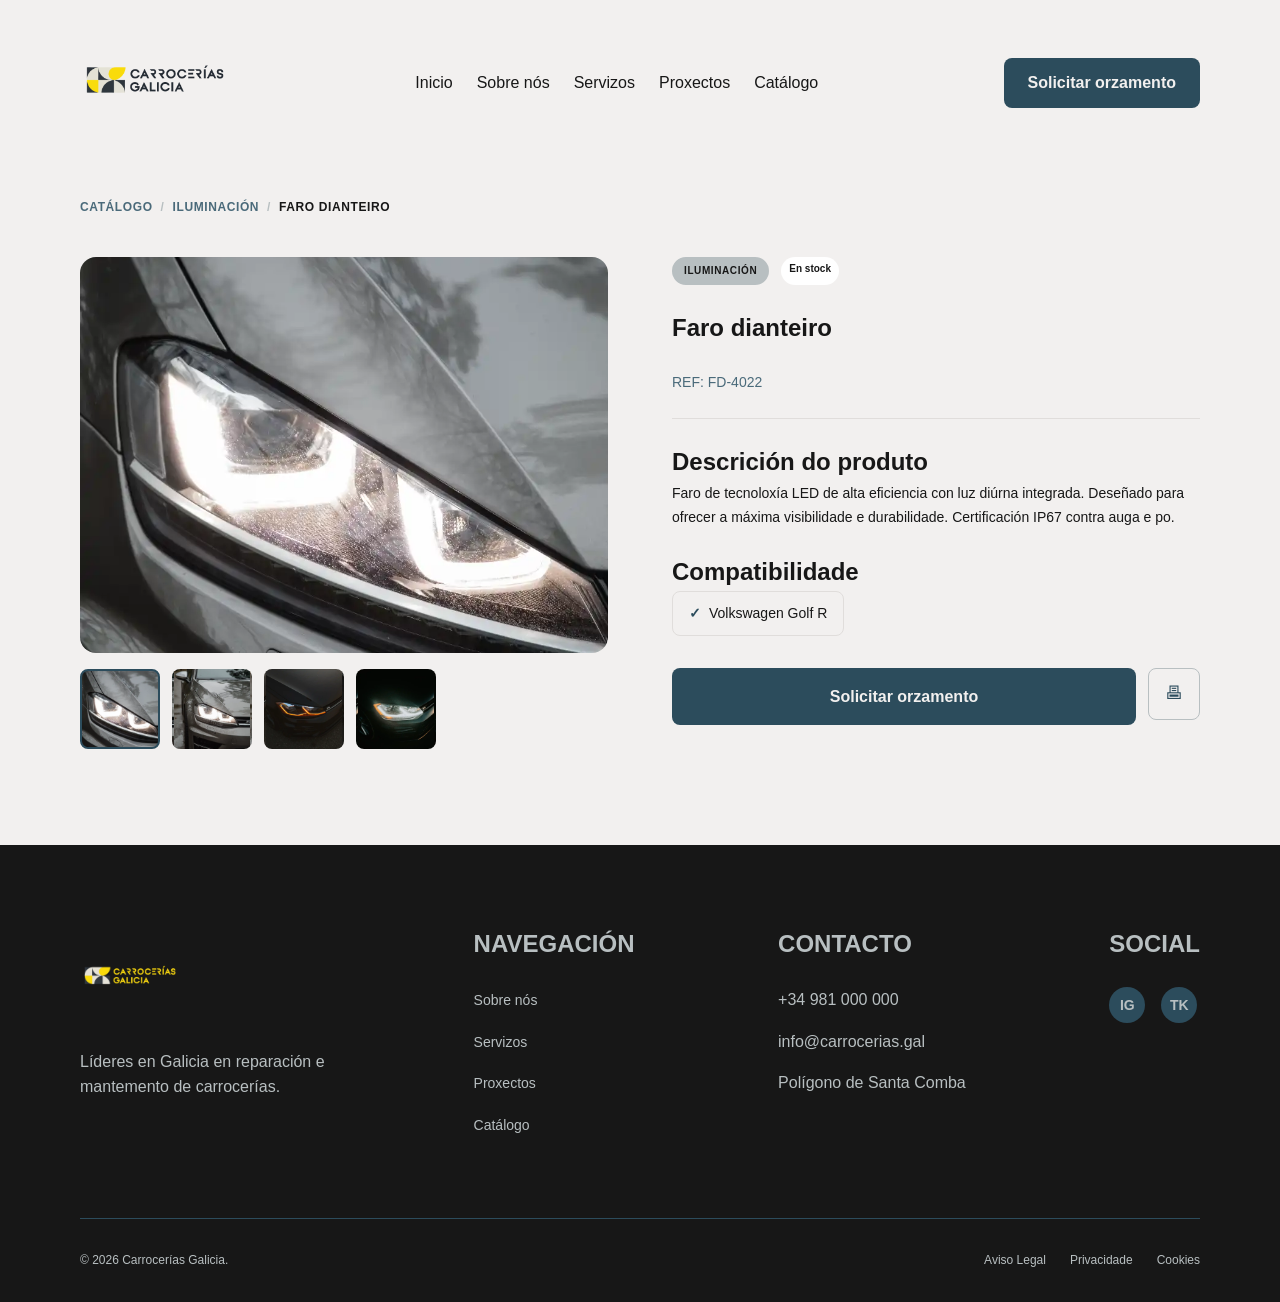
==== commit 8f6f7070: "engadido texto alternativo para o rótulo do menú para mellorar accesibilidade" ====
--- a/catalogo-detalle.html
+++ b/catalogo-detalle.html
@@ -5,6 +5,8 @@
     <meta charset="UTF-8">
     <meta name="viewport" content="width=device-width, initial-scale=1.0">
     <title>Catálogo</title>
+    <meta name="description" content="Detalle do produto do 
+        catálogo de recambios e pezas de Carrocerías Galicia.">
     <link rel="stylesheet" href="css/style.css">
 </head>
 
@@ -14,6 +16,7 @@
         <nav>
             <input type="checkbox" id="menu-toggle" class="menu-toggle" aria-label="Abrir menú de navegación">
             <label for="menu-toggle" class="menu-toggle-label">
+                <span class="sr-only">Menú</span>
                 <span></span>
                 <span></span>
                 <span></span>
--- a/css/style.css
+++ b/css/style.css
@@ -652,9 +652,9 @@
     width: fit-content;
 }
 
-.badge-reparacion { background: #B8BFC1; color: #2E7D32; }
-.badge-especialidade { background: #B8BFC1; color: #2E7D32; }
-.badge-comercial { background: #B8BFC1; color: #2E7D32; }
+.badge-reparacion { background: #B8BFC1; color: #171717; }
+.badge-especialidade { background: #B8BFC1; color: #171717; }
+.badge-comercial { background: #B8BFC1; color: #171717; }
 
 .service-detail-content h3 {
     font-size: 24px;
@@ -1237,9 +1237,9 @@
     font-weight: 700;
 }
 
-.badge-stock.in-stock { background: #B8BFC1; color: #2E7D32; }
-.badge-stock.low-stock { background: #B8BFC1; color: #E65100; }
-.badge-stock.out-of-stock { background: #B8BFC1; color: #D32F2F; }
+.badge-stock.in-stock { background: #FFF; color: #171717; }
+.badge-stock.low-stock { background: #FFF; color: #E65100; }
+.badge-stock.out-of-stock { background: #FFF; color: #D32F2F; }
 
 .catalog-product-info h4 {
     font-size: 16px;
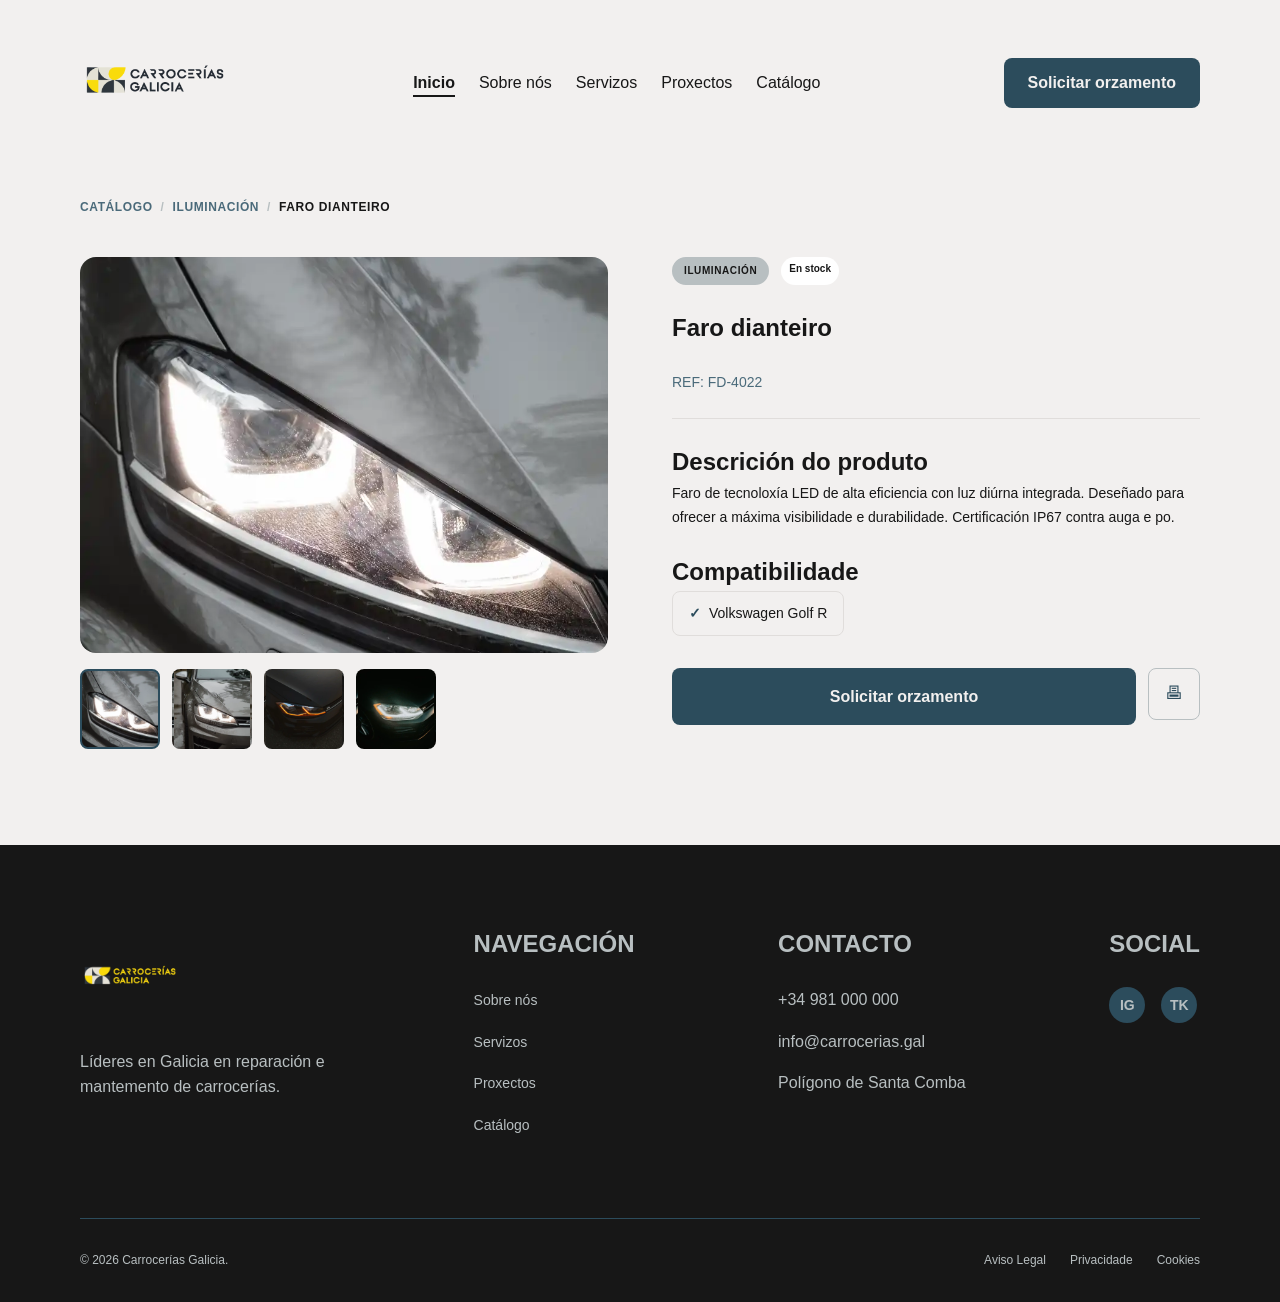
==== commit 8820cecd: "marcado o elemento "Inicio" como activo na navegación para mellorar a usabilidade" ====
--- a/catalogo-detalle.html
+++ b/catalogo-detalle.html
@@ -25,7 +25,7 @@
                 <img src="img/01-logo.webp" alt="Carrocerías Galicia">
             </a>
             <ul>
-                <li><a href="index.html">Inicio</a></li>
+                <li><span class="nav-active">Inicio</span></li>
                 <li><a href="sobre-nos.html">Sobre nós</a></li>
                 <li><a href="servizos.html">Servizos</a></li>
                 <li><a href="proxectos.html">Proxectos</a></li>
@@ -114,7 +114,7 @@
     <footer>
         <div class="footer-container">
             <div class="footer-col">
-                <img src="img/02-logo-amarelo.webp" alt="Carrocerías Galicia" class="footer-logo">
+                <img src="img/02-logo-amarelo.webp" alt="Carrocerías" class="footer-logo" width="100" height="50">
                 <p>Líderes en Galicia en reparación
                     e mantemento de carrocerías.</p>
             </div>
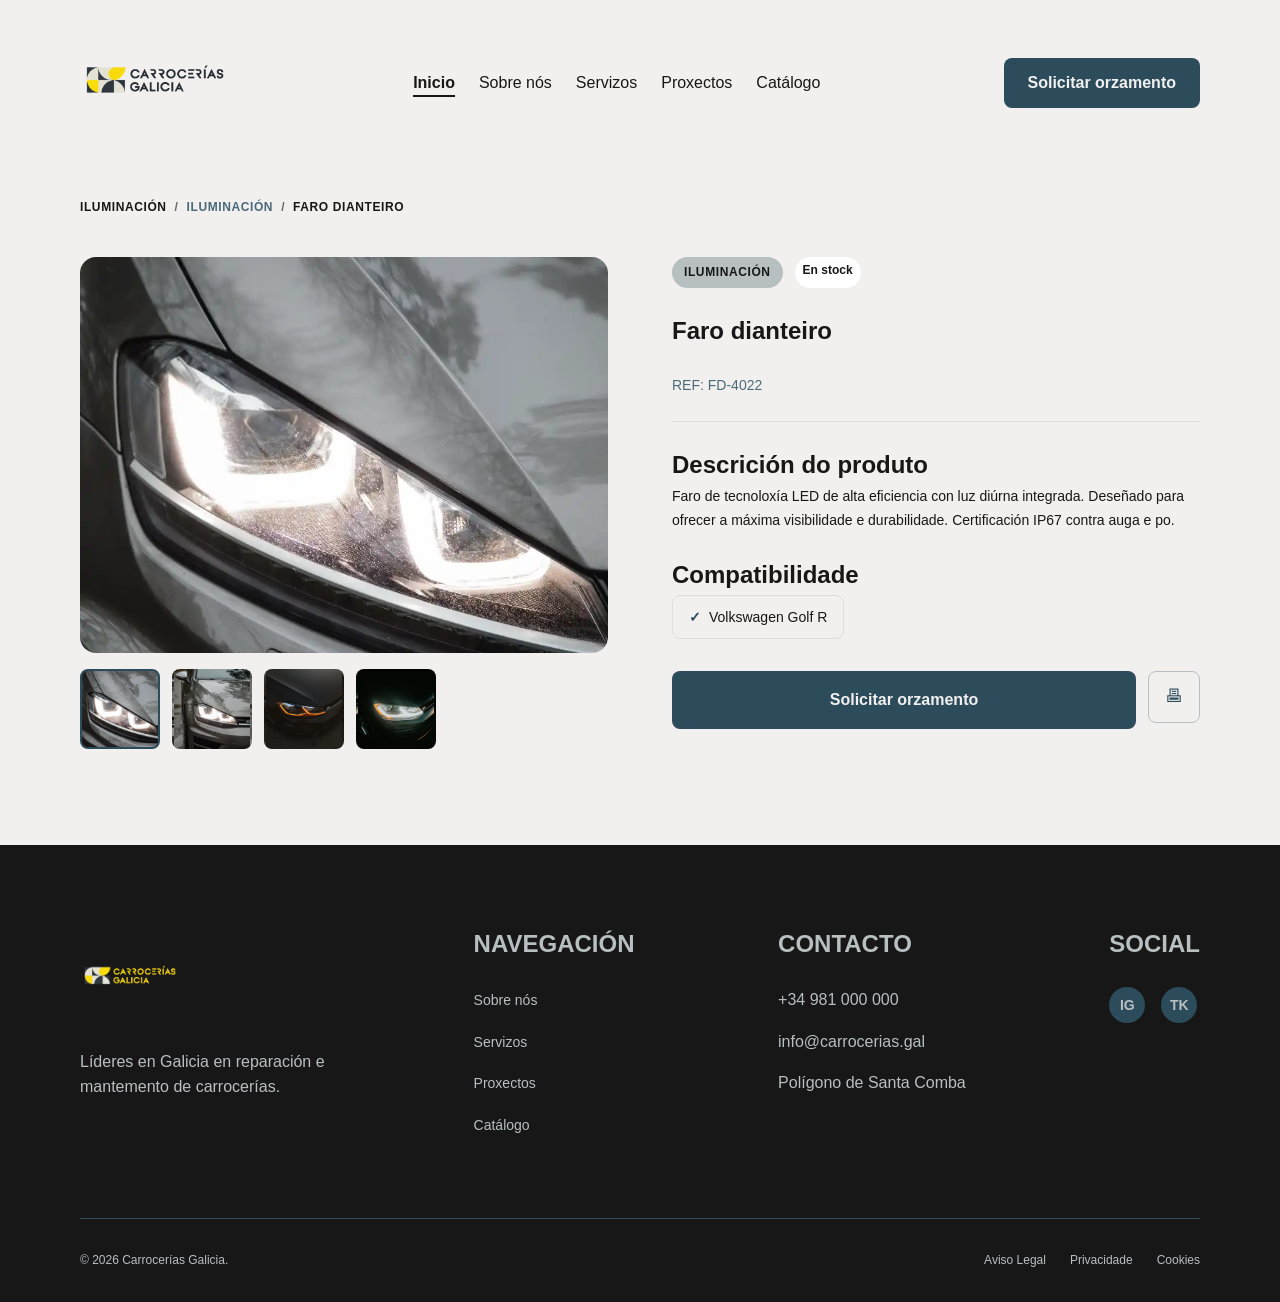
==== commit a6986152: "actualizado o texto da breadcrumb para reflectir a categoría correcta e aumentado o tamaño da fonte " ====
--- a/catalogo-detalle.html
+++ b/catalogo-detalle.html
@@ -41,7 +41,7 @@
             <div class="product-detail-inner">
 
                 <div class="breadcrumb">
-                    <a href="catalogo.html">Catálogo</a>
+                    <span>Iluminación</span>
                     <span class="separator">/</span>
                     <a href="catalogo.html">Iluminación</a>
                     <span class="separator">/</span>
--- a/css/style.css
+++ b/css/style.css
@@ -645,7 +645,7 @@
     display: inline-block;
     padding: 6px 12px;
     border-radius: 9999px;
-    font-size: 10px;
+    font-size: 12px;
     font-weight: 700;
     text-transform: uppercase;
     letter-spacing: 0.6px;
@@ -974,7 +974,7 @@
 }
 
 .testimonial-stars {
-    color: #F3E308;
+    color: #7B5B0A;
     font-size: 18px;
     letter-spacing: 2px;
 }
@@ -1233,7 +1233,7 @@
 .badge-stock {
     padding: 4px 8px;
     border-radius: 9999px;
-    font-size: 10px;
+    font-size: 12px;
     font-weight: 700;
 }
 
@@ -1241,7 +1241,7 @@
 .badge-stock.low-stock { background: #FFF; color: #E65100; }
 .badge-stock.out-of-stock { background: #FFF; color: #D32F2F; }
 
-.catalog-product-info h4 {
+.catalog-product-info h3 {
     font-size: 16px;
     font-weight: 600;
     color: #171717;
@@ -1310,7 +1310,7 @@
 }
 
 .breadcrumb .separator {
-    color: #B8BFC1;
+    color: #666666;
 }
 
 .breadcrumb .current {
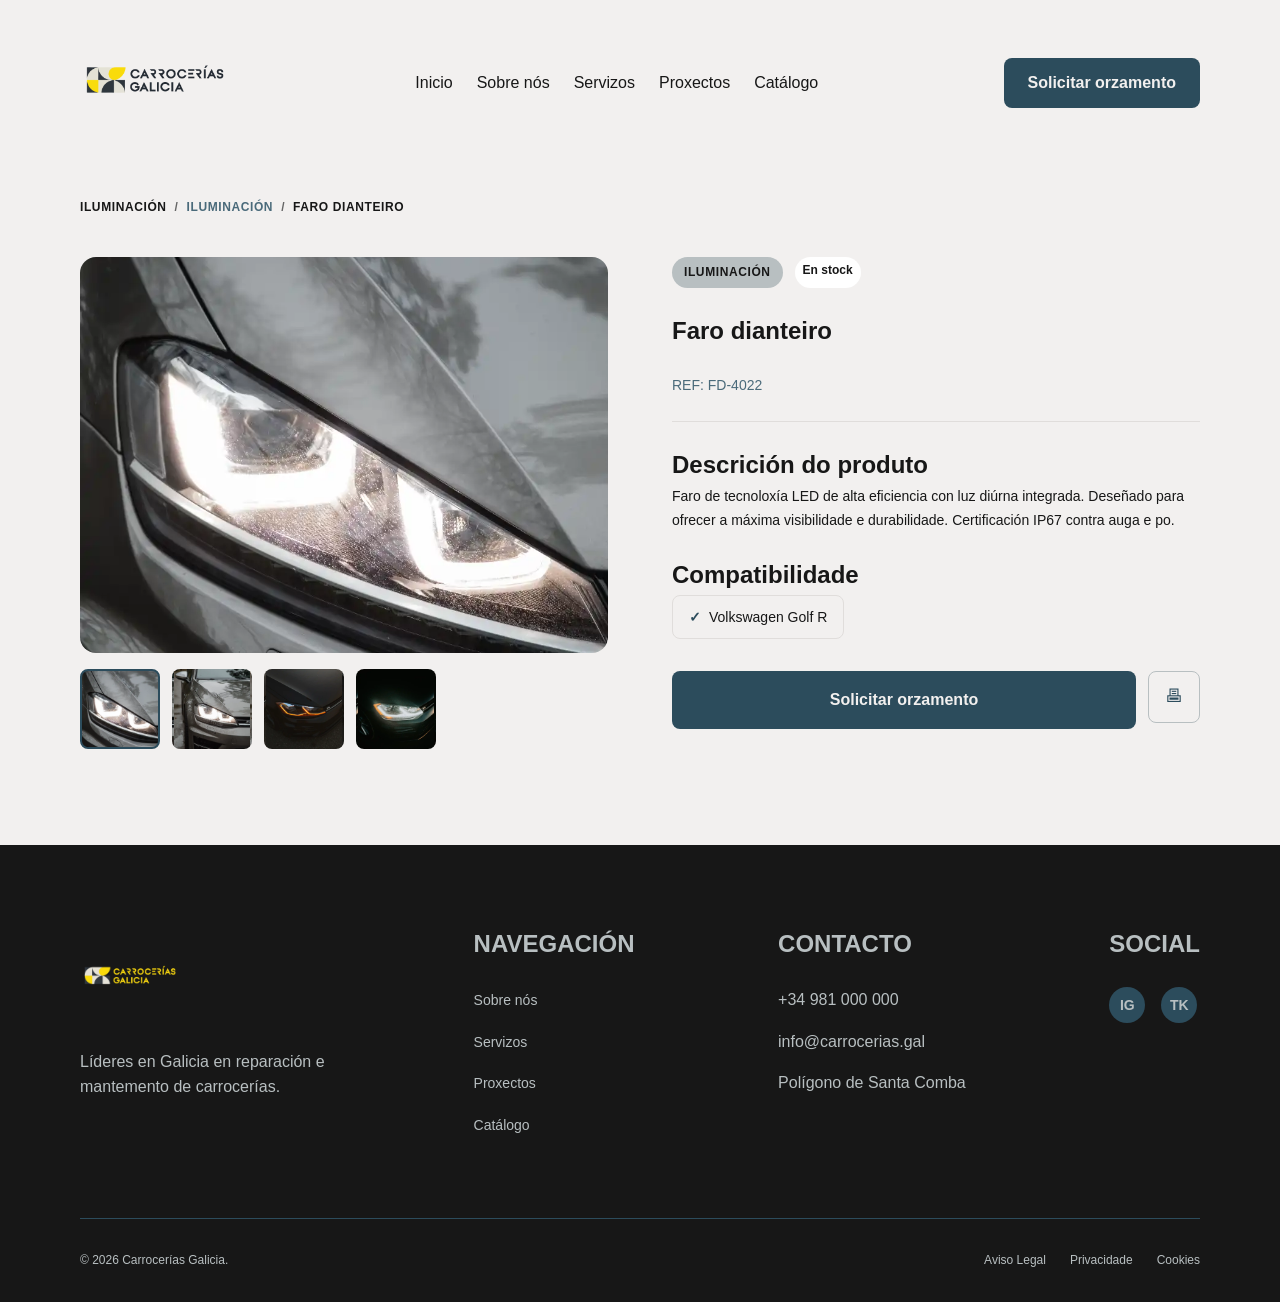
==== commit 61e769d7: "substituído o texto da nav "inicio" por un enlace á páxina principal en múltiples arquivos html" ====
--- a/catalogo-detalle.html
+++ b/catalogo-detalle.html
@@ -25,7 +25,7 @@
                 <img src="img/01-logo.webp" alt="Carrocerías Galicia">
             </a>
             <ul>
-                <li><span class="nav-active">Inicio</span></li>
+                <li><a href="index.html">Inicio</a></li>
                 <li><a href="sobre-nos.html">Sobre nós</a></li>
                 <li><a href="servizos.html">Servizos</a></li>
                 <li><a href="proxectos.html">Proxectos</a></li>
